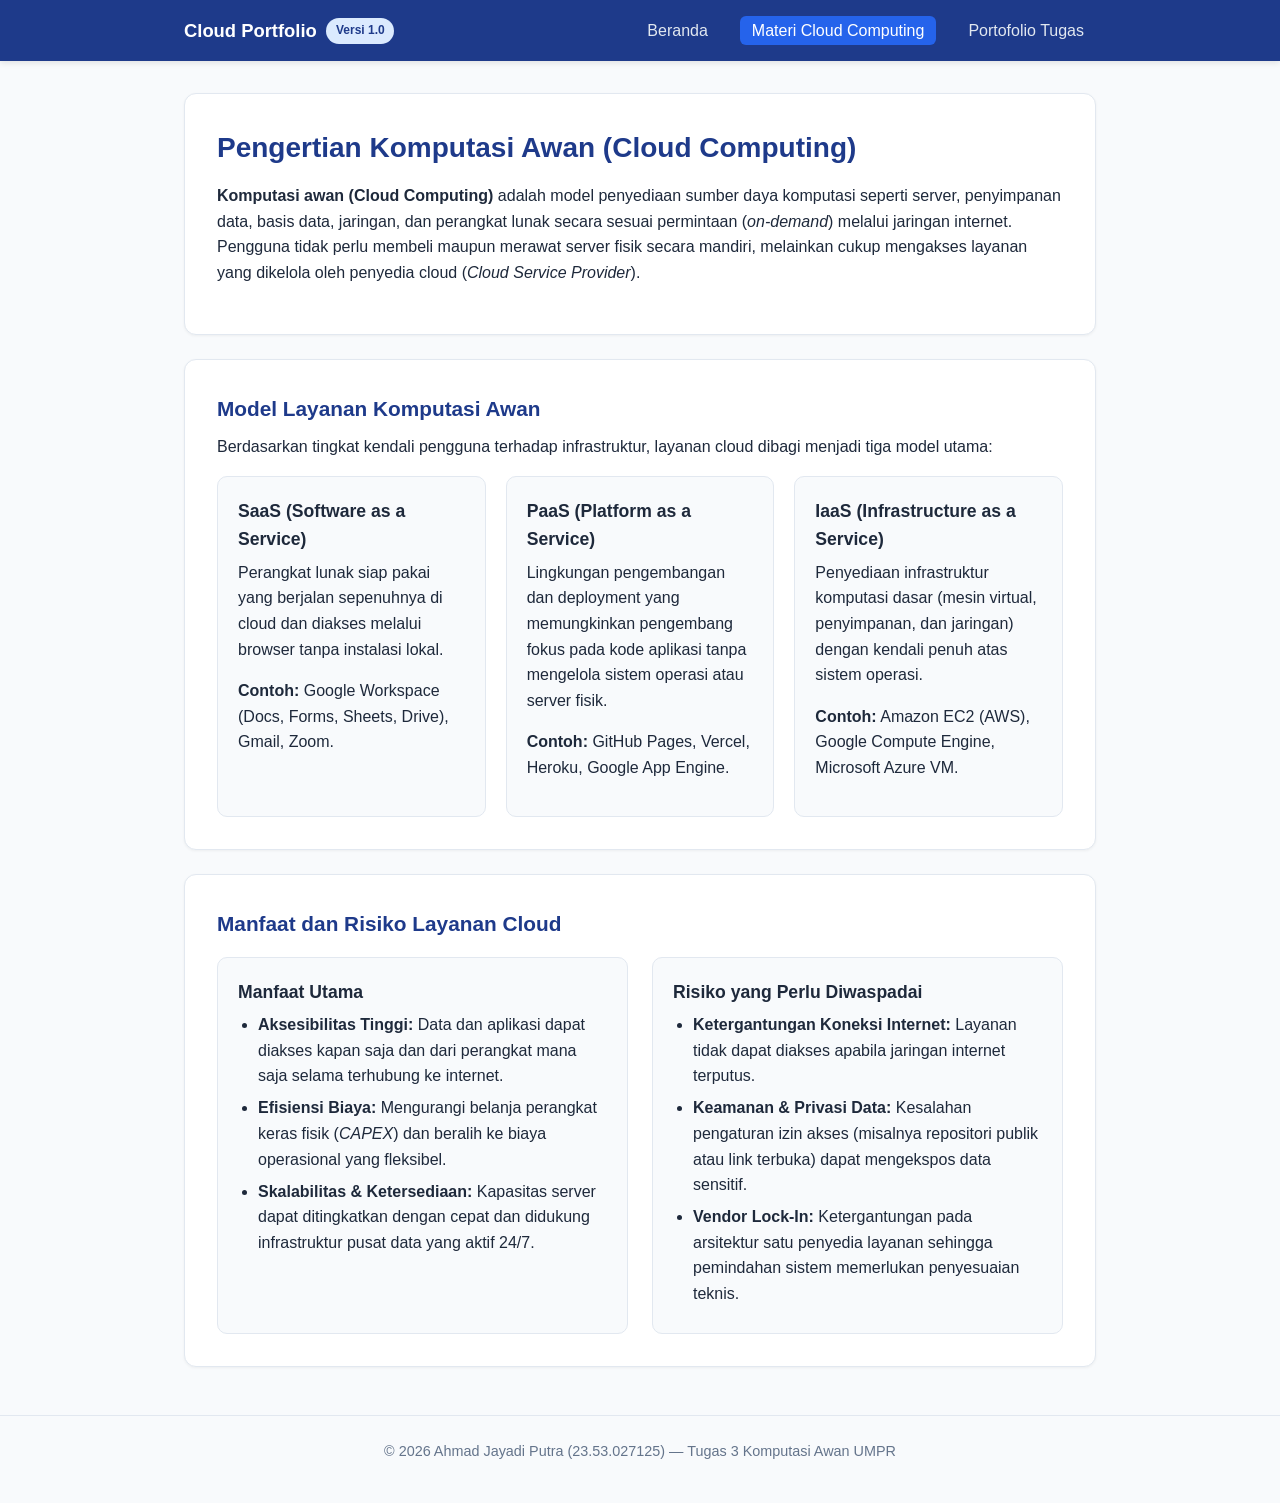
==== materi.html @ f8fcc460 "Upload website versi 1" ====
<!DOCTYPE html>
<html lang="id">
<head>
  <meta charset="UTF-8">
  <meta name="viewport" content="width=device-width, initial-scale=1.0">
  <title>Materi Komputasi Awan - Ahmad Jayadi Putra</title>
  <link rel="stylesheet" href="assets/css/style.css">
</head>
<body>
  <header>
    <div class="nav-container">
      <div class="brand">
        <span>Cloud Portfolio</span>
        <span class="version-badge">Versi 1.0</span>
      </div>
      <nav>
        <ul>
          <li><a href="index.html">Beranda</a></li>
          <li><a href="materi.html" class="active">Materi Cloud Computing</a></li>
          <li><a href="portofolio.html">Portofolio Tugas</a></li>
        </ul>
      </nav>
    </div>
  </header>

  <main>
    <section class="card">
      <h1>Pengertian Komputasi Awan (Cloud Computing)</h1>
      <p><strong>Komputasi awan (Cloud Computing)</strong> adalah model penyediaan sumber daya komputasi seperti server, penyimpanan data, basis data, jaringan, dan perangkat lunak secara sesuai permintaan (<em>on-demand</em>) melalui jaringan internet. Pengguna tidak perlu membeli maupun merawat server fisik secara mandiri, melainkan cukup mengakses layanan yang dikelola oleh penyedia cloud (<em>Cloud Service Provider</em>).</p>
    </section>

    <section class="card">
      <h2>Model Layanan Komputasi Awan</h2>
      <p>Berdasarkan tingkat kendali pengguna terhadap infrastruktur, layanan cloud dibagi menjadi tiga model utama:</p>
      <div class="grid-3">
        <div class="sub-card">
          <h3>SaaS (Software as a Service)</h3>
          <p>Perangkat lunak siap pakai yang berjalan sepenuhnya di cloud dan diakses melalui browser tanpa instalasi lokal.</p>
          <p><strong>Contoh:</strong> Google Workspace (Docs, Forms, Sheets, Drive), Gmail, Zoom.</p>
        </div>
        <div class="sub-card">
          <h3>PaaS (Platform as a Service)</h3>
          <p>Lingkungan pengembangan dan deployment yang memungkinkan pengembang fokus pada kode aplikasi tanpa mengelola sistem operasi atau server fisik.</p>
          <p><strong>Contoh:</strong> GitHub Pages, Vercel, Heroku, Google App Engine.</p>
        </div>
        <div class="sub-card">
          <h3>IaaS (Infrastructure as a Service)</h3>
          <p>Penyediaan infrastruktur komputasi dasar (mesin virtual, penyimpanan, dan jaringan) dengan kendali penuh atas sistem operasi.</p>
          <p><strong>Contoh:</strong> Amazon EC2 (AWS), Google Compute Engine, Microsoft Azure VM.</p>
        </div>
      </div>
    </section>

    <section class="card">
      <h2>Manfaat dan Risiko Layanan Cloud</h2>
      <div class="grid-2">
        <div class="sub-card">
          <h3>Manfaat Utama</h3>
          <ul>
            <li><strong>Aksesibilitas Tinggi:</strong> Data dan aplikasi dapat diakses kapan saja dan dari perangkat mana saja selama terhubung ke internet.</li>
            <li><strong>Efisiensi Biaya:</strong> Mengurangi belanja perangkat keras fisik (<em>CAPEX</em>) dan beralih ke biaya operasional yang fleksibel.</li>
            <li><strong>Skalabilitas & Ketersediaan:</strong> Kapasitas server dapat ditingkatkan dengan cepat dan didukung infrastruktur pusat data yang aktif 24/7.</li>
          </ul>
        </div>
        <div class="sub-card">
          <h3>Risiko yang Perlu Diwaspadai</h3>
          <ul>
            <li><strong>Ketergantungan Koneksi Internet:</strong> Layanan tidak dapat diakses apabila jaringan internet terputus.</li>
            <li><strong>Keamanan & Privasi Data:</strong> Kesalahan pengaturan izin akses (misalnya repositori publik atau link terbuka) dapat mengekspos data sensitif.</li>
            <li><strong>Vendor Lock-In:</strong> Ketergantungan pada arsitektur satu penyedia layanan sehingga pemindahan sistem memerlukan penyesuaian teknis.</li>
          </ul>
        </div>
      </div>
    </section>
  </main>

  <footer>
    <p>&copy; 2026 Ahmad Jayadi Putra (23.53.027125) — Tugas 3 Komputasi Awan UMPR</p>
  </footer>
</body>
</html>
---- assets/css/style.css ----
/* Tema Utama Versi 1: Biru Navy */
:root {
  --primary: #1e3a8a;
  --primary-light: #2563eb;
  --accent: #dbeafe;
  --bg: #f8fafc;
  --card-bg: #ffffff;
  --text: #1e293b;
  --text-muted: #64748b;
  --border: #e2e8f0;
}

* {
  box-sizing: border-box;
  margin: 0;
  padding: 0;
}

body {
  font-family: 'Segoe UI', Tahoma, Geneva, Verdana, sans-serif;
  background-color: var(--bg);
  color: var(--text);
  line-height: 1.6;
}

/* Navigasi */
header {
  background-color: var(--primary);
  color: #ffffff;
  padding: 1rem 0;
  box-shadow: 0 2px 6px rgba(0, 0, 0, 0.1);
}

.nav-container {
  max-width: 960px;
  margin: 0 auto;
  padding: 0 1.5rem;
  display: flex;
  justify-content: space-between;
  align-items: center;
  flex-wrap: wrap;
  gap: 1rem;
}

.brand {
  font-size: 1.15rem;
  font-weight: 700;
  display: flex;
  align-items: center;
  gap: 0.6rem;
}

.version-badge {
  background-color: var(--accent);
  color: var(--primary);
  font-size: 0.75rem;
  padding: 0.2rem 0.6rem;
  border-radius: 999px;
  font-weight: 700;
}

nav ul {
  list-style: none;
  display: flex;
  gap: 1.25rem;
}

nav a {
  color: #e2e8f0;
  text-decoration: none;
  font-weight: 500;
  padding: 0.4rem 0.75rem;
  border-radius: 6px;
  transition: background 0.2s, color 0.2s;
}

nav a:hover,
nav a.active {
  background-color: var(--primary-light);
  color: #ffffff;
}

/* Kontainer Utama */
main {
  max-width: 960px;
  margin: 2rem auto;
  padding: 0 1.5rem;
}

.card {
  background-color: var(--card-bg);
  border: 1px solid var(--border);
  border-radius: 12px;
  padding: 2rem;
  margin-bottom: 1.5rem;
  box-shadow: 0 1px 3px rgba(0, 0, 0, 0.05);
}

h1 {
  color: var(--primary);
  font-size: 1.75rem;
  margin-bottom: 0.75rem;
}

h2 {
  color: var(--primary);
  font-size: 1.3rem;
  margin-bottom: 0.6rem;
}

h3 {
  color: var(--text);
  font-size: 1.1rem;
  margin-bottom: 0.4rem;
}

p {
  margin-bottom: 1rem;
}

/* Halaman Beranda - Profil */
.profile-box {
  display: flex;
  align-items: center;
  gap: 2rem;
  flex-wrap: wrap;
}

.profile-img {
  width: 170px;
  height: 170px;
  object-fit: cover;
  border-radius: 50%;
  border: 4px solid var(--primary);
}

.profile-info {
  flex: 1;
  min-width: 250px;
}

.nim-tag {
  display: inline-block;
  background-color: var(--accent);
  color: var(--primary);
  font-weight: 600;
  padding: 0.25rem 0.75rem;
  border-radius: 6px;
  margin-bottom: 0.85rem;
}

/* Grid Kartu Materi & Portofolio */
.grid-3 {
  display: grid;
  grid-template-columns: repeat(auto-fit, minmax(260px, 1fr));
  gap: 1.25rem;
  margin-top: 1rem;
}

.grid-2 {
  display: grid;
  grid-template-columns: repeat(auto-fit, minmax(300px, 1fr));
  gap: 1.5rem;
  margin-top: 1rem;
}

.sub-card {
  background-color: var(--bg);
  border: 1px solid var(--border);
  border-radius: 10px;
  padding: 1.25rem;
}

.sub-card ul {
  margin-left: 1.25rem;
  color: var(--text);
}

.sub-card li {
  margin-bottom: 0.4rem;
}

/* Tombol */
.btn {
  display: inline-block;
  background-color: var(--primary);
  color: #ffffff;
  text-decoration: none;
  padding: 0.65rem 1.25rem;
  border-radius: 8px;
  font-weight: 600;
  margin-top: 0.5rem;
  transition: background 0.2s;
}

.btn:hover {
  background-color: var(--primary-light);
}

/* Footer */
footer {
  text-align: center;
  padding: 1.5rem;
  color: var(--text-muted);
  font-size: 0.9rem;
  border-top: 1px solid var(--border);
  margin-top: 3rem;
}
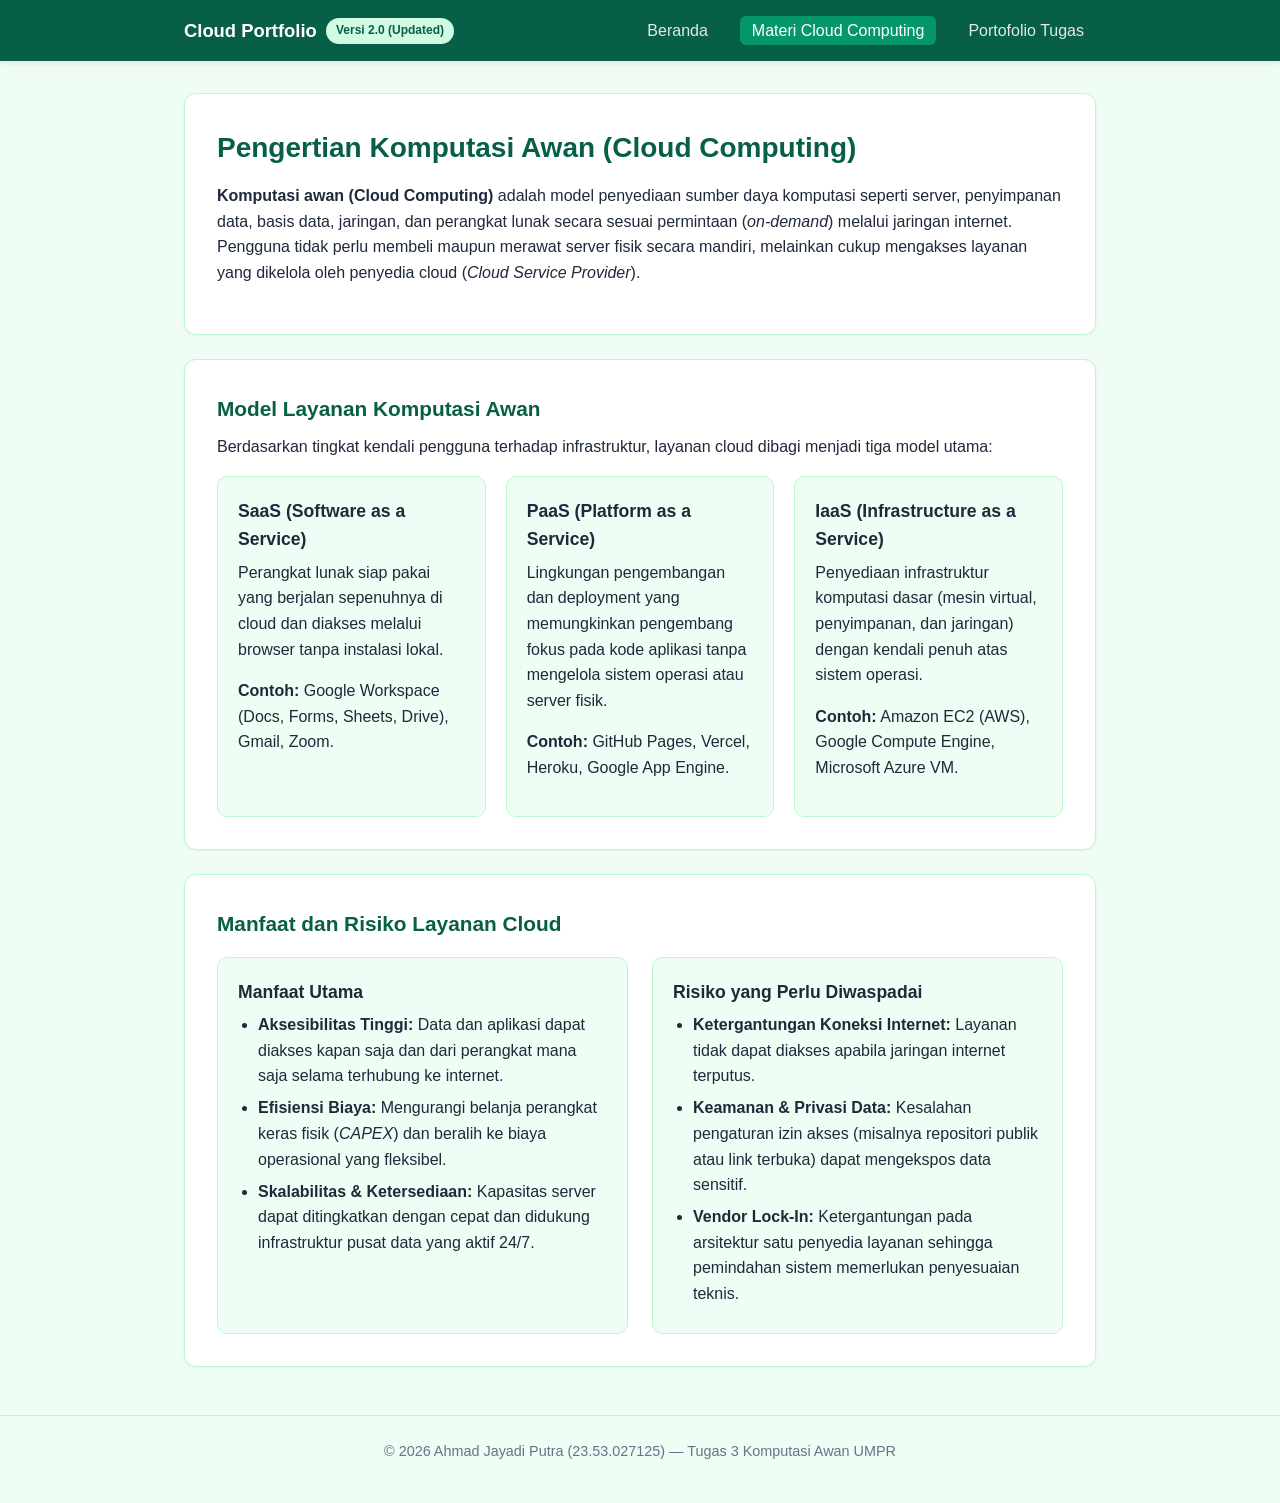
==== commit 9bfb6537: "Pembaruan versi 2" ====
--- a/materi.html
+++ b/materi.html
@@ -11,7 +11,7 @@
     <div class="nav-container">
       <div class="brand">
         <span>Cloud Portfolio</span>
-        <span class="version-badge">Versi 1.0</span>
+        <span class="version-badge">Versi 2.0 (Updated)</span>
       </div>
       <nav>
         <ul>
--- a/assets/css/style.css
+++ b/assets/css/style.css
@@ -1,13 +1,13 @@
-/* Tema Utama Versi 1: Biru Navy */
+/* Tema Utama Versi 2: Hijau Zamrud (Emerald) */
 :root {
-  --primary: #1e3a8a;
-  --primary-light: #2563eb;
-  --accent: #dbeafe;
-  --bg: #f8fafc;
+  --primary: #065f46;
+  --primary-light: #059669;
+  --accent: #d1fae5;
+  --bg: #f0fdf4;
   --card-bg: #ffffff;
   --text: #1e293b;
   --text-muted: #64748b;
-  --border: #e2e8f0;
+  --border: #bbf7d0;
 }
 
 * {
